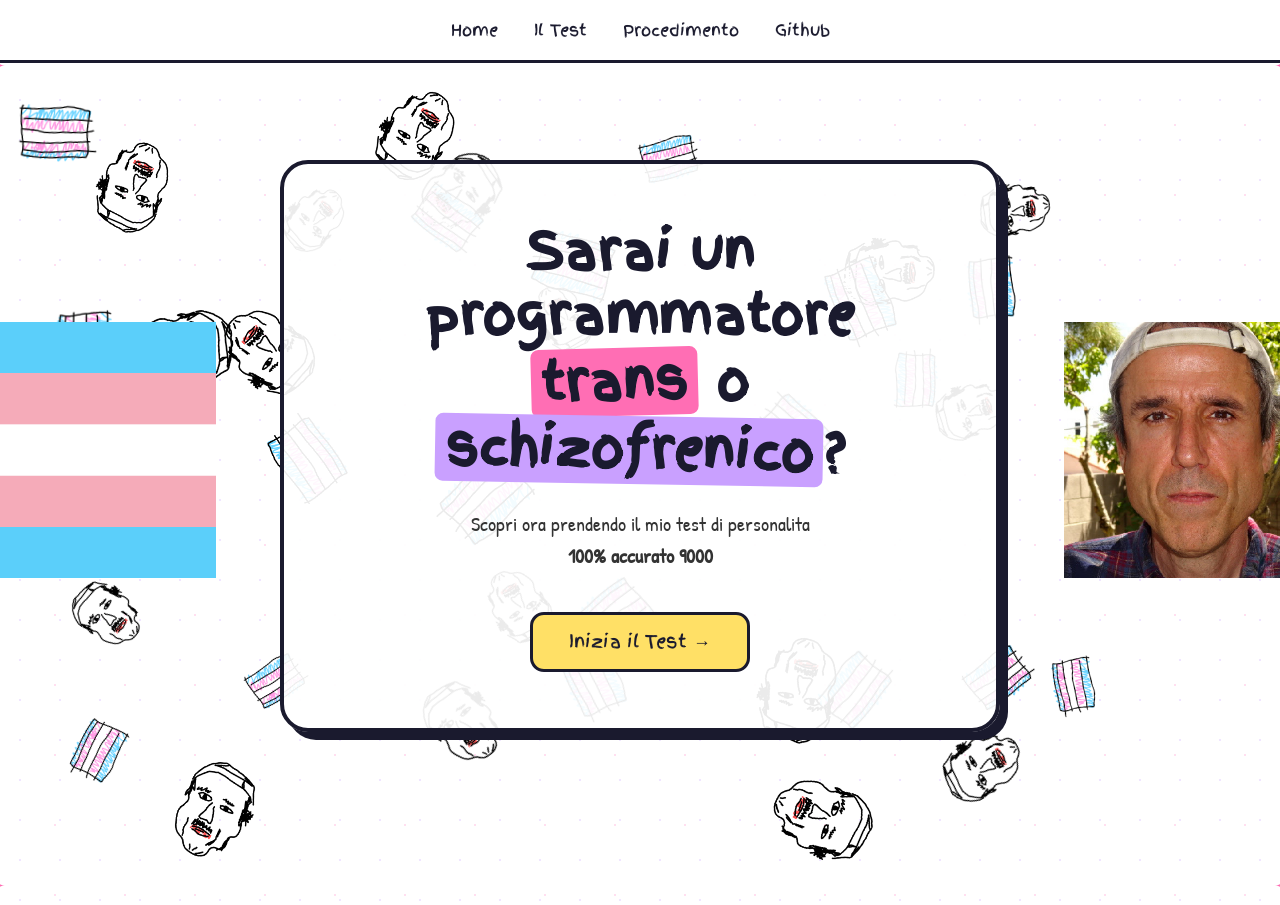
==== index.html @ c5943f9e "pushed to github pages" ====
<!DOCTYPE html>
<html lang="it">

<head>
    <meta charset="UTF-8" />
    <meta name="viewport" content="width=device-width, initial-scale=1.0" />
    <title>Trans o Schizofrenico?</title>
    <link rel="stylesheet" href="src/css/index.css" />
    <link href="https://fonts.googleapis.com/css2?family=Finger+Paint&family=Patrick+Hand&display=swap"
        rel="stylesheet" />
</head>

<body>

    <nav class="navbar">
        <ul class="nav-links">
            <li><a href="index.html">Home</a></li>
            <li><a href="quiz.html">Il Test</a></li>
            <li><a href="result.html">Procedimento</a></li>
            <li><a href="https://github.com/lilu1bland/lilu1bland.github.io">Github</a></li>
        </ul>
    </nav>

    <div class="floaties-container" id="floaties"></div>

    <img src="Public/assets/trans.png" class="side-img left" alt="" />
    <img src="Public/assets/terry.png" class="side-img right" alt="" />

    <main class="hero">
        <div class="doodle-border">
            <h1 class="title">Sarai un programmatore<br><span class="highlight">trans</span> o <span
                    class="highlight2">schizofrenico</span>?</h1>
            <p class="subtitle">Scopri ora prendendo il mio test di personalita<br><strong>100% accurato 9000</strong>
            </p>
            <a href="quiz.html" class="cta-btn">Inizia il Test →</a>
        </div>
        <div class="doodle-corner tl">✦</div>
        <div class="doodle-corner tr">✦</div>
        <div class="doodle-corner bl">✦</div>
        <div class="doodle-corner br">✦</div>
    </main>
    

    <script src="src/js/floaties.js"></script>
</body>

</html>
---- src/css/index.css ----
@import url('https://fonts.googleapis.com/css2?family=Finger+Paint&family=Patrick+Hand&display=swap');

* {
  margin: 0;
  padding: 0;
  box-sizing: border-box;
}

:root {
  --pink: #ff6eb4;
  --lavender: #c9a0ff;
  --yellow: #ffe066;
  --bg: #ffffff;
  --ink: #1a1a2e;
  --border: 3px solid var(--ink);
}

body {
  background-color: var(--bg);
  font-family: 'Patrick Hand', cursive;
  color: var(--ink);
  overflow-x: hidden;
  min-height: 100vh;
  background-image:
    radial-gradient(circle, #f0e6ff 1px, transparent 1px),
    radial-gradient(circle, #ffe0f0 1px, transparent 1px);
  background-size: 40px 40px, 70px 70px;
  background-position: 0 0, 20px 20px;
}

.navbar {
  display: flex;
  align-items: center;
  justify-content: center;
  gap: 48px;
  padding: 18px 48px;
  border-bottom: var(--border);
  background: rgba(255,255,255,0.85);
  backdrop-filter: blur(6px);
  position: sticky;
  top: 0;
  z-index: 100;
}

.nav-logo {
  font-size: 2rem;
  animation: wobble 2.5s ease-in-out infinite;
}

@keyframes wobble {
  0%, 100% { transform: rotate(-8deg); }
  50% { transform: rotate(8deg); }
}

.nav-links {
  list-style: none;
  display: flex;
  gap: 36px;
}

.nav-links a {
  font-family: 'Finger Paint', cursive;
  font-size: 1rem;
  color: var(--ink);
  text-decoration: none;
  position: relative;
  padding-bottom: 3px;
}

.nav-links a::after {
  content: '';
  position: absolute;
  bottom: 0;
  left: 0;
  width: 0%;
  height: 3px;
  background: var(--pink);
  border-radius: 2px;
  transition: width 0.25s ease;
}

.nav-links a:hover::after {
  width: 100%;
}

.floaties-container {
  position: fixed;
  inset: 0;
  pointer-events: none;
  z-index: 0;
  overflow: hidden;
}

.floatie {
  position: absolute;
  width: 56px;
  height: 56px;
  object-fit: contain;
  opacity: 0.75;
  animation: floatMove var(--dur) ease-in-out infinite, spinSlow var(--spin) linear infinite;
}

@keyframes floatMove {
  0%   { transform: translateY(0px) translateX(0px); }
  25%  { transform: translateY(-18px) translateX(10px); }
  50%  { transform: translateY(-8px) translateX(-12px); }
  75%  { transform: translateY(-22px) translateX(6px); }
  100% { transform: translateY(0px) translateX(0px); }
}

@keyframes spinSlow {
  from { transform: rotate(0deg); }
  to   { transform: rotate(360deg); }
}

.hero {
  position: relative;
  z-index: 1;
  display: flex;
  align-items: center;
  justify-content: center;
  min-height: calc(100vh - 74px);
  padding: 60px 24px 120px;
}

.doodle-border {
  background: rgba(255,255,255,0.92);
  border: 4px solid var(--ink);
  border-radius: 28px;
  padding: 56px 64px;
  text-align: center;
  max-width: 720px;
  position: relative;
  box-shadow: 8px 8px 0px var(--ink);
}

.title {
  font-family: 'Finger Paint', cursive;
  font-size: clamp(2rem, 5vw, 3.2rem);
  line-height: 1.25;
  margin-bottom: 24px;
}

.highlight {
  background: var(--pink);
  padding: 2px 10px;
  border-radius: 8px;
  display: inline-block;
  transform: rotate(-1.5deg);
}

.highlight2 {
  background: var(--lavender);
  padding: 2px 10px;
  border-radius: 8px;
  display: inline-block;
  transform: rotate(1deg);
}

.subtitle {
  font-size: 1.25rem;
  line-height: 1.6;
  margin-bottom: 40px;
  color: #333;
}

.cta-btn {
  display: inline-block;
  font-family: 'Finger Paint', cursive;
  font-size: 1.1rem;
  background: var(--yellow);
  color: var(--ink);
  border: 3px solid var(--ink);
  border-radius: 14px;
  padding: 14px 36px;
  text-decoration: none;
  transition: transform 0.15s ease, box-shadow 0.15s ease;
}

.doodle-corner {
  position: absolute;
  font-size: 1.6rem;
  color: var(--pink);
  font-family: 'Finger Paint', cursive;
  animation: cornerPulse 2s ease-in-out infinite alternate;
}

@keyframes cornerPulse {
  from { transform: scale(1) rotate(0deg); opacity: 0.7; }
  to   { transform: scale(1.4) rotate(20deg); opacity: 1; }
}

.tl { top: -16px; left: -16px; }
.tr { top: -16px; right: -16px; animation-delay: 0.5s; }
.bl { bottom: -16px; left: -16px; animation-delay: 1s; }
.br { bottom: -16px; right: -16px; animation-delay: 1.5s; }

.squiggle-bottom {
  position: fixed;
  bottom: 0;
  left: 0;
  width: 100%;
  pointer-events: none;
  z-index: 0;
}

.squiggle-bottom svg {
  width: 100%;
  height: 60px;
  display: block;
}

.side-img {
  position: absolute;
  top: 50%;
  transform: translateY(-50%);
  width: min(260px, 20vw);
  animation: jump 1s infinite;
}

.side-img.left {
  left: calc(50% - min(360px, 30vw) - min(260px, 20vw) - 64px);
}

.side-img.right {
  right: calc(50% - min(360px, 30vw) - min(260px, 20vw) - 64px);
}

@keyframes jump {
  0%, 50%, 100% {
    transform: translateY(-50%) scale(1.1, 0.9);
    animation-timing-function: ease-out;
  }
  25% {
    transform: translateY(calc(-50% - 100px)) rotate(-5deg) scale(1);
    animation-timing-function: ease-in;
  }
  75% {
    transform: translateY(calc(-50% - 100px)) rotate(5deg) scale(1);
    animation-timing-function: ease-in;
  }
}
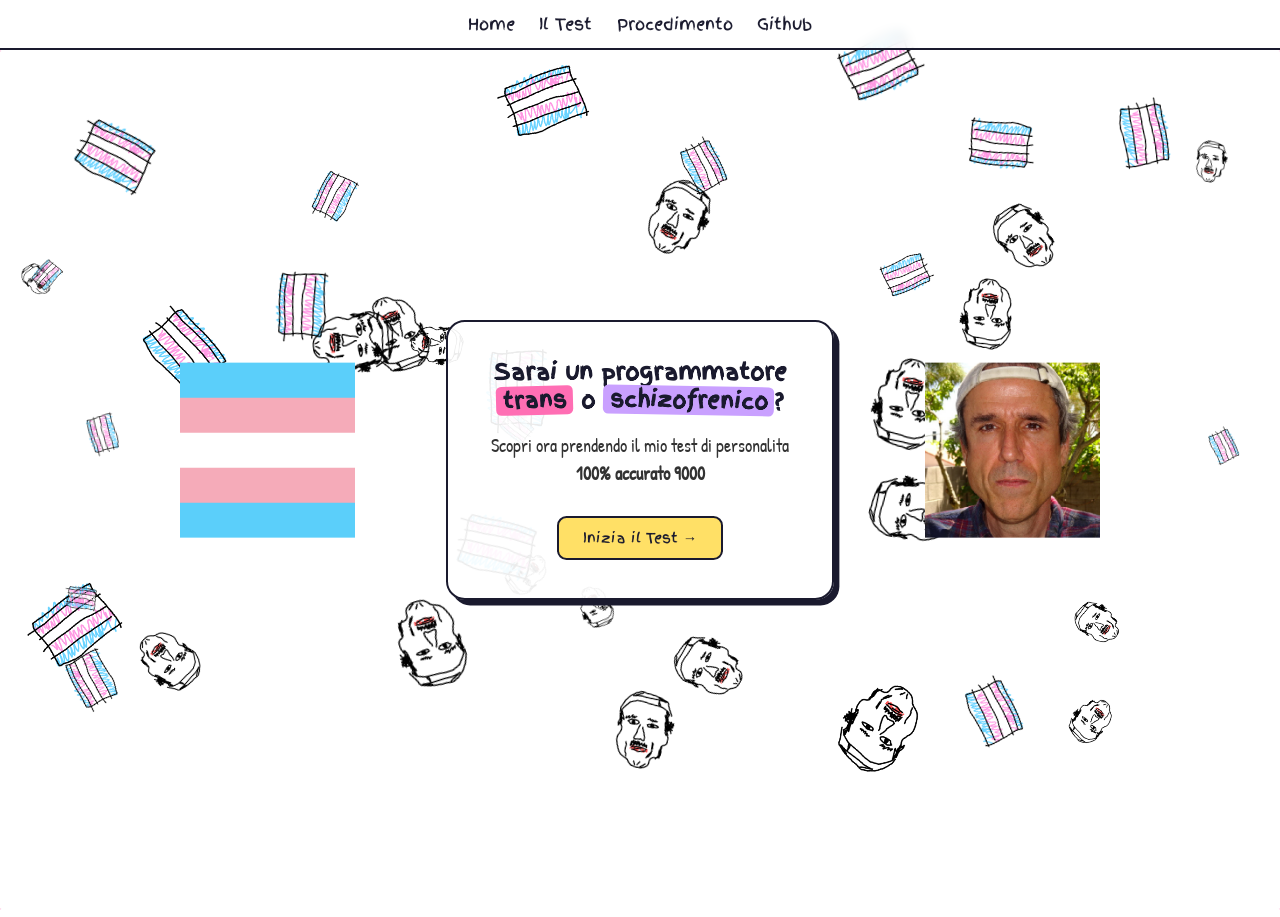
==== commit b3867fb2: "LASCIATE OGNI SPERANZA, VOI CHI ENTRATE - ho fatto del scaling" ====
--- a/index.html
+++ b/index.html
@@ -8,6 +8,8 @@
     <link rel="stylesheet" href="src/css/index.css" />
     <link href="https://fonts.googleapis.com/css2?family=Finger+Paint&family=Patrick+Hand&display=swap"
         rel="stylesheet" />
+
+    <link rel="icon" href="/favicon.ico" type="image/x-icon">
 </head>
 
 <body>
--- a/src/css/index.css
+++ b/src/css/index.css
@@ -12,7 +12,8 @@
   --yellow: #ffe066;
   --bg: #ffffff;
   --ink: #1a1a2e;
-  --border: 3px solid var(--ink);
+  --border: clamp(1.5px, 0.16vw, 3px) solid var(--ink);
+  --s: clamp(0.4, 1vw / 19.05, 1);
 }
 
 body {
@@ -24,16 +25,18 @@
   background-image:
     radial-gradient(circle, #f0e6ff 1px, transparent 1px),
     radial-gradient(circle, #ffe0f0 1px, transparent 1px);
-  background-size: 40px 40px, 70px 70px;
-  background-position: 0 0, 20px 20px;
+  background-size:
+    calc(40px * (100vw / 1905)) calc(40px * (100vw / 1905)),
+    calc(70px * (100vw / 1905)) calc(70px * (100vw / 1905));
+  background-position: 0 0, calc(20px * (100vw / 1905)) calc(20px * (100vw / 1905));
 }
 
 .navbar {
   display: flex;
   align-items: center;
   justify-content: center;
-  gap: 48px;
-  padding: 18px 48px;
+  gap: clamp(12px, 2.52vw, 48px);
+  padding: clamp(8px, 0.94vw, 18px) clamp(16px, 2.52vw, 48px);
   border-bottom: var(--border);
   background: rgba(255,255,255,0.85);
   backdrop-filter: blur(6px);
@@ -43,7 +46,7 @@
 }
 
 .nav-logo {
-  font-size: 2rem;
+  font-size: clamp(1rem, 1.05vw, 2rem);
   animation: wobble 2.5s ease-in-out infinite;
 }
 
@@ -55,16 +58,16 @@
 .nav-links {
   list-style: none;
   display: flex;
-  gap: 36px;
+  gap: clamp(12px, 1.89vw, 36px);
 }
 
 .nav-links a {
   font-family: 'Finger Paint', cursive;
-  font-size: 1rem;
+  font-size: clamp(1rem, 1.1vw, 1.6rem);
   color: var(--ink);
   text-decoration: none;
   position: relative;
-  padding-bottom: 3px;
+  padding-bottom: clamp(1px, 0.16vw, 3px);
 }
 
 .nav-links a::after {
@@ -73,7 +76,7 @@
   bottom: 0;
   left: 0;
   width: 0%;
-  height: 3px;
+  height: clamp(1.5px, 0.16vw, 3px);
   background: var(--pink);
   border-radius: 2px;
   transition: width 0.25s ease;
@@ -93,8 +96,8 @@
 
 .floatie {
   position: absolute;
-  width: 56px;
-  height: 56px;
+  width: clamp(20px, 2.94vw, 56px);
+  height: clamp(20px, 2.94vw, 56px);
   object-fit: contain;
   opacity: 0.75;
   animation: floatMove var(--dur) ease-in-out infinite, spinSlow var(--spin) linear infinite;
@@ -102,9 +105,9 @@
 
 @keyframes floatMove {
   0%   { transform: translateY(0px) translateX(0px); }
-  25%  { transform: translateY(-18px) translateX(10px); }
-  50%  { transform: translateY(-8px) translateX(-12px); }
-  75%  { transform: translateY(-22px) translateX(6px); }
+  25%  { transform: translateY(clamp(-8px, -0.94vw, -18px)) translateX(clamp(4px, 0.52vw, 10px)); }
+  50%  { transform: translateY(clamp(-4px, -0.42vw, -8px)) translateX(clamp(-5px, -0.63vw, -12px)); }
+  75%  { transform: translateY(clamp(-10px, -1.15vw, -22px)) translateX(clamp(3px, 0.31vw, 6px)); }
   100% { transform: translateY(0px) translateX(0px); }
 }
 
@@ -119,67 +122,67 @@
   display: flex;
   align-items: center;
   justify-content: center;
-  min-height: calc(100vh - 74px);
-  padding: 60px 24px 120px;
+  min-height: calc(100vh - clamp(36px, 4.5vh, 74px));
+  padding: clamp(24px, 3.15vw, 60px) clamp(12px, 1.26vw, 24px) clamp(48px, 6.3vw, 120px);
 }
 
 .doodle-border {
   background: rgba(255,255,255,0.92);
-  border: 4px solid var(--ink);
-  border-radius: 28px;
-  padding: 56px 64px;
+  border: clamp(2px, 0.21vw, 4px) solid var(--ink);
+  border-radius: clamp(12px, 1.47vw, 28px);
+  padding: clamp(24px, 2.94vw, 56px) clamp(28px, 3.36vw, 64px);
   text-align: center;
-  max-width: 720px;
+  max-width: clamp(400px, 47.2vw, 900px);
   position: relative;
-  box-shadow: 8px 8px 0px var(--ink);
+  box-shadow: clamp(3px, 0.42vw, 8px) clamp(3px, 0.42vw, 8px) 0px var(--ink);
 }
 
 .title {
   font-family: 'Finger Paint', cursive;
-  font-size: clamp(2rem, 5vw, 3.2rem);
+  font-size: clamp(1.1rem, 1.68vw, 3.2rem);
   line-height: 1.25;
-  margin-bottom: 24px;
+  margin-bottom: clamp(10px, 1.26vw, 24px);
 }
 
 .highlight {
   background: var(--pink);
-  padding: 2px 10px;
-  border-radius: 8px;
+  padding: clamp(1px, 0.1vw, 2px) clamp(4px, 0.52vw, 10px);
+  border-radius: clamp(3px, 0.42vw, 8px);
   display: inline-block;
   transform: rotate(-1.5deg);
 }
 
 .highlight2 {
   background: var(--lavender);
-  padding: 2px 10px;
-  border-radius: 8px;
+  padding: clamp(1px, 0.1vw, 2px) clamp(4px, 0.52vw, 10px);
+  border-radius: clamp(3px, 0.42vw, 8px);
   display: inline-block;
   transform: rotate(1deg);
 }
 
 .subtitle {
-  font-size: 1.25rem;
+  font-size: clamp(1rem, 1.4vw, 2.6rem);
   line-height: 1.6;
-  margin-bottom: 40px;
+  margin-bottom: clamp(18px, 2.1vw, 40px);
   color: #333;
 }
 
 .cta-btn {
   display: inline-block;
   font-family: 'Finger Paint', cursive;
-  font-size: 1.1rem;
+  font-size: clamp(0.9rem, 1.1vw, 2rem);
   background: var(--yellow);
   color: var(--ink);
-  border: 3px solid var(--ink);
-  border-radius: 14px;
-  padding: 14px 36px;
+  border: clamp(1.5px, 0.16vw, 3px) solid var(--ink);
+  border-radius: clamp(6px, 0.74vw, 14px);
+  padding: clamp(6px, 0.74vw, 14px) clamp(16px, 1.89vw, 36px);
   text-decoration: none;
   transition: transform 0.15s ease, box-shadow 0.15s ease;
 }
 
 .doodle-corner {
   position: absolute;
-  font-size: 1.6rem;
+  font-size: clamp(0.7rem, 0.84vw, 1.6rem);
   color: var(--pink);
   font-family: 'Finger Paint', cursive;
   animation: cornerPulse 2s ease-in-out infinite alternate;
@@ -190,10 +193,10 @@
   to   { transform: scale(1.4) rotate(20deg); opacity: 1; }
 }
 
-.tl { top: -16px; left: -16px; }
-.tr { top: -16px; right: -16px; animation-delay: 0.5s; }
-.bl { bottom: -16px; left: -16px; animation-delay: 1s; }
-.br { bottom: -16px; right: -16px; animation-delay: 1.5s; }
+.tl { top: clamp(-7px, -0.84vw, -16px); left: clamp(-7px, -0.84vw, -16px); }
+.tr { top: clamp(-7px, -0.84vw, -16px); right: clamp(-7px, -0.84vw, -16px); animation-delay: 0.5s; }
+.bl { bottom: clamp(-7px, -0.84vw, -16px); left: clamp(-7px, -0.84vw, -16px); animation-delay: 1s; }
+.br { bottom: clamp(-7px, -0.84vw, -16px); right: clamp(-7px, -0.84vw, -16px); animation-delay: 1.5s; }
 
 .squiggle-bottom {
   position: fixed;
@@ -206,7 +209,7 @@
 
 .squiggle-bottom svg {
   width: 100%;
-  height: 60px;
+  height: clamp(24px, 3.15vw, 60px);
   display: block;
 }
 
@@ -214,16 +217,16 @@
   position: absolute;
   top: 50%;
   transform: translateY(-50%);
-  width: min(260px, 20vw);
+  width: min(clamp(80px, 13.65vw, 260px), 20vw);
   animation: jump 1s infinite;
 }
 
 .side-img.left {
-  left: calc(50% - min(360px, 30vw) - min(260px, 20vw) - 64px);
+  left: calc(50% - min(clamp(144px, 18.9vw, 360px), 30vw) - min(clamp(80px, 13.65vw, 260px), 20vw) - clamp(24px, 3.36vw, 64px));
 }
 
 .side-img.right {
-  right: calc(50% - min(360px, 30vw) - min(260px, 20vw) - 64px);
+  right: calc(50% - min(clamp(144px, 18.9vw, 360px), 30vw) - min(clamp(80px, 13.65vw, 260px), 20vw) - clamp(24px, 3.36vw, 64px));
 }
 
 @keyframes jump {
@@ -232,11 +235,11 @@
     animation-timing-function: ease-out;
   }
   25% {
-    transform: translateY(calc(-50% - 100px)) rotate(-5deg) scale(1);
+    transform: translateY(calc(-50% - clamp(40px, 5.25vw, 100px))) rotate(-5deg) scale(1);
     animation-timing-function: ease-in;
   }
   75% {
-    transform: translateY(calc(-50% - 100px)) rotate(5deg) scale(1);
+    transform: translateY(calc(-50% - clamp(40px, 5.25vw, 100px))) rotate(5deg) scale(1);
     animation-timing-function: ease-in;
   }
 }
